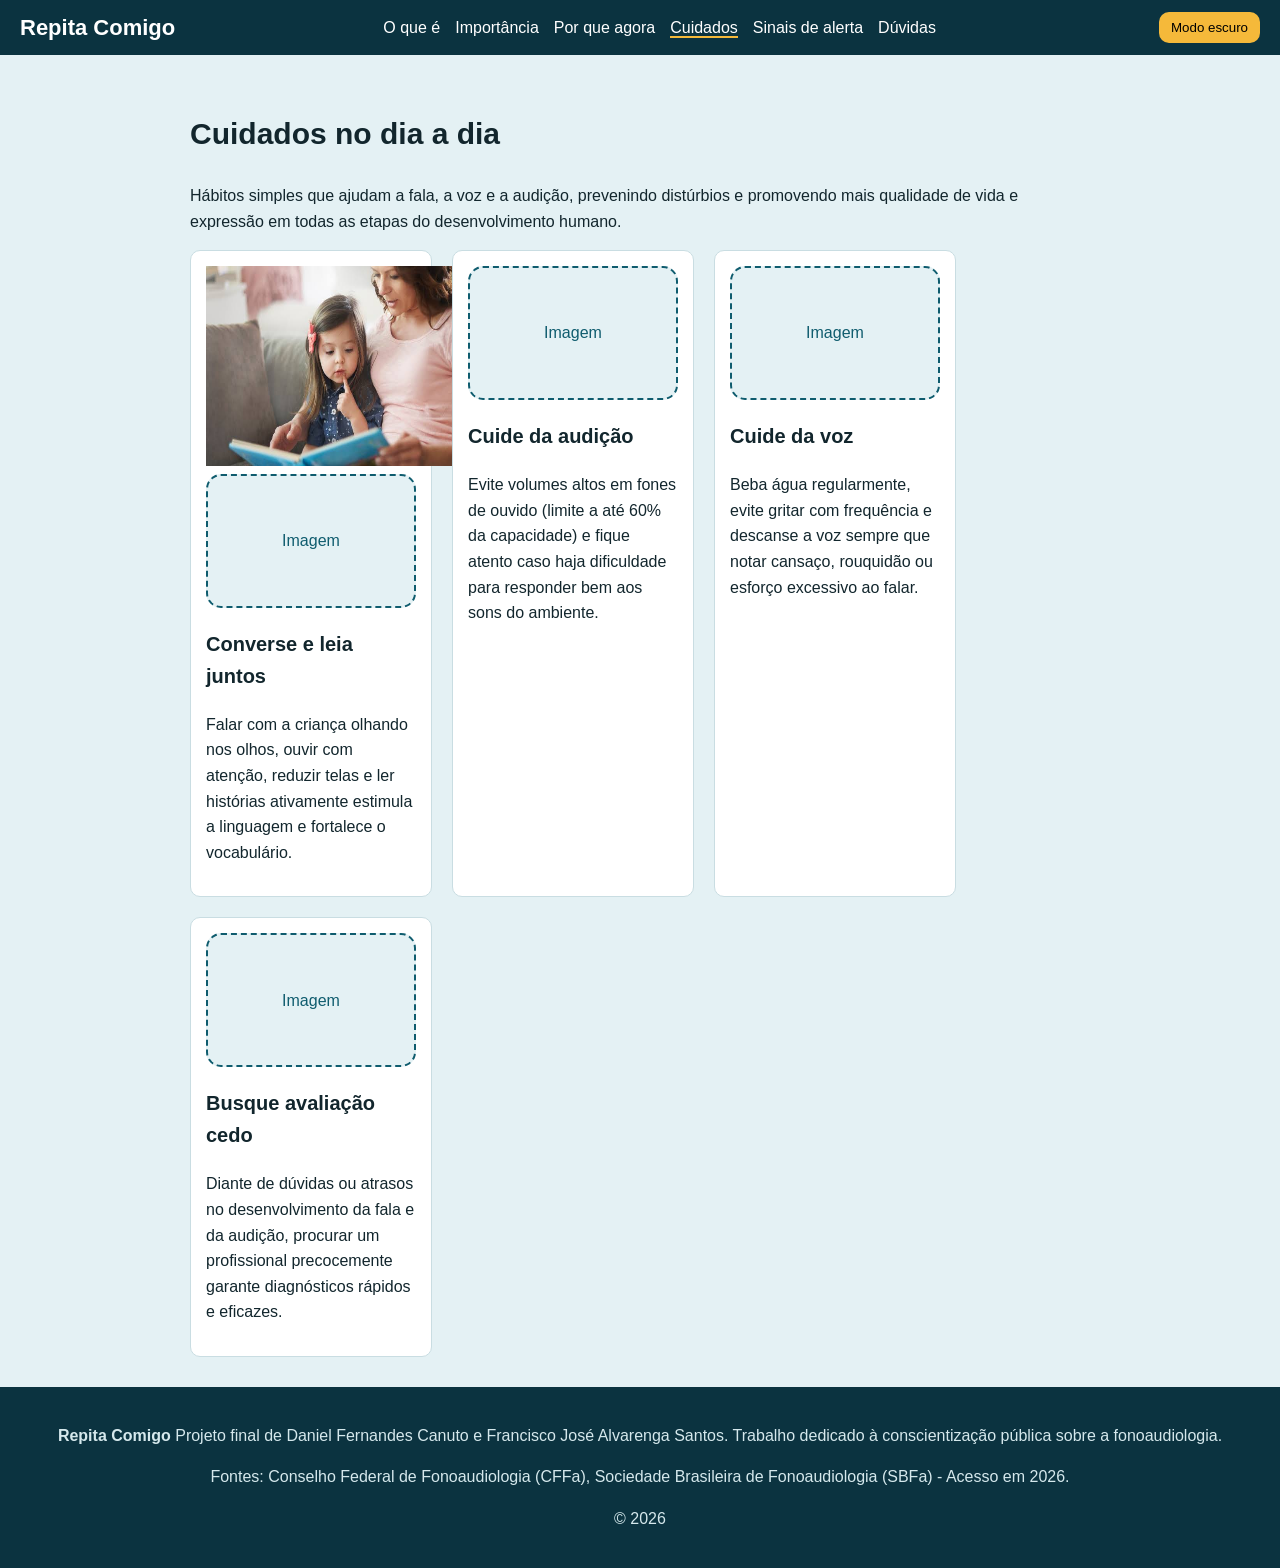
==== HTMLS/cuidados.html @ 2ad69ee1 "add imagem" ====
<!DOCTYPE html>
<html lang="pt-BR">

<head>
  <meta charset="UTF-8">
  <meta name="viewport" content="width=device-width, initial-scale=1">
  <title>Cuidados | Repita Comigo</title>
  <link rel="stylesheet" href="../CSS/style.css">
</head>

<body>

  <header>
    <a class="logo" href="index.html">Repita Comigo</a>
    <nav>
      <ul>
        <li><a href="o-que-e.html">O que é</a></li>
        <li><a href="importancia.html">Importância</a></li>
        <li><a href="por-que-agora.html">Por que agora</a></li>
        <li><a href="cuidados.html" class="atual">Cuidados</a></li>
        <li><a href="sinais.html">Sinais de alerta</a></li>
        <li><a href="duvidas.html">Dúvidas</a></li>
      </ul>
    </nav>
    <button id="botao-tema" onclick="trocarTema()">Modo escuro</button>
  </header>

  <main>
    <section>
      <div class="conteudo">
        <h2>Cuidados no dia a dia</h2>
        <p>Hábitos simples que ajudam a fala, a voz e a audição, prevenindo distúrbios e promovendo mais qualidade de
          vida e expressão em todas as etapas do desenvolvimento humano.</p>
        <div class="cards">
          <div class="cartao">
            <img src="../IMAGENS/images.jpg"  width="300" height="200" alt="Imagem ilustrativa de uma criança lendo um livro com um adulto"> 
            <div class="slot"><span>Imagem</span></div>
            <h3>Converse e leia juntos</h3>
            <p>Falar com a criança olhando nos olhos, ouvir com atenção, reduzir telas e ler histórias ativamente
              estimula a linguagem e fortalece o vocabulário.</p>
          </div>
          <div class="cartao">
            <!-- IMAGEM 2: troque o <span> por <img src="img/cuidado2.jpg" alt="..."> -->
            <div class="slot"><span>Imagem</span></div>
            <h3>Cuide da audição</h3>
            <p>Evite volumes altos em fones de ouvido (limite a até 60% da capacidade) e fique atento caso haja
              dificuldade para responder bem aos sons do ambiente.</p>
          </div>
          <div class="cartao">
            <!-- IMAGEM 3: troque o <span> por <img src="img/cuidado3.jpg" alt="..."> -->
            <div class="slot"><span>Imagem</span></div>
            <h3>Cuide da voz</h3>
            <p>Beba água regularmente, evite gritar com frequência e descanse a voz sempre que notar cansaço, rouquidão
              ou esforço excessivo ao falar.</p>
          </div>
          <div class="cartao">
            <!-- IMAGEM 4: troque o <span> por <img src="img/cuidado4.jpg" alt="..."> -->
            <div class="slot"><span>Imagem</span></div>
            <h3>Busque avaliação cedo</h3>
            <p>Diante de dúvidas ou atrasos no desenvolvimento da fala e da audição, procurar um profissional
              precocemente garante diagnósticos rápidos e eficazes.</p>
          </div>
        </div>

      </div>
    </section>
  </main>

  <footer>
    <p><strong>Repita Comigo</strong> Projeto final de Daniel Fernandes Canuto e Francisco José Alvarenga Santos.
      Trabalho dedicado à conscientização pública sobre a fonoaudiologia.</p>
    <p>Fontes: Conselho Federal de Fonoaudiologia (CFFa), Sociedade Brasileira de Fonoaudiologia (SBFa) - Acesso em
      2026.</p>
    <p>© <span id="ano"></span></p>
  </footer>

  <script src="../JS/script.js"></script>
</body>

</html>
---- CSS/style.css ----
/* ===== Estilo geral ===== */
body {
    font-family: Arial, Verdana, sans-serif;
    margin: 0;
    color: #12262d;
    background-color: #e4f1f4;
    line-height: 1.6;
    min-height: 100vh;
    display: flex;
    flex-direction: column;
}

h1 {
    font-size: 40px;
}

h2 {
    font-size: 30px;
}

h3 {
    font-size: 20px;
}

/* centraliza o conteúdo no meio da tela */
.conteudo {
    max-width: 900px;
    margin: 0 auto;
    padding: 30px 20px;
}

/* ===== Cabeçalho e menu ===== */
header {
    background-color: #0b3340;
    color: white;
    padding: 10px 20px;
    display: flex;
    justify-content: space-between;
    align-items: center;
    flex-wrap: wrap;
}

.logo {
    font-size: 22px;
    font-weight: bold;
}

header a {
    color: white;
    text-decoration: none;
}

nav ul {
    list-style: none;
    margin: 0;
    padding: 0;
    display: flex;
    flex-wrap: wrap;
}

nav li {
    margin-right: 15px;
}

nav a:hover,
nav a.atual {
    border-bottom: 2px solid #f5b93a;
}

#botao-tema {
    background-color: #f5b93a;
    border: none;
    border-radius: 10px;
    padding: 8px 12px;
    cursor: pointer;
}

/* ===== Topo da página inicial ===== */
.topo-pagina {
    background-color: #0b3340;
    color: white;
}

.topo-pagina p {
    font-size: 19px;
}

.botao {
    display: inline-block;
    background-color: #f5b93a;
    color: #12262d;
    font-weight: bold;
    text-decoration: none;
    padding: 12px 24px;
    border-radius: 20px;
}

/* ===== Espaços para imagem ===== */
/* Para usar: apague o <span> e coloque <img src="img/arquivo.jpg" alt="descrição"> dentro do .slot */
.slot {
    display: flex;
    align-items: center;
    justify-content: center;
    text-align: center;
    height: 250px;
    border: 2px dashed #0f5c6e;
    border-radius: 15px;
    background-color: #e4f1f4;
    color: #0f5c6e;
    overflow: hidden;
    margin: 20px 0;
}

.slot span {
    padding: 10px;
}

.slot img {
    width: 100%;
    height: 100%;
    object-fit: cover;
}

.topo-pagina .slot {
    background-color: #124b5b;
    border-color: #f5b93a;
    color: #d5e8ec;
}

/* ===== Seções ===== */
.faixa {
    background-color: #e4f1f4;
}

.alerta {
    background-color: #e4f1f4;
    color: #12262d;
;
}

.destaque {
    border-left: 6px solid #f5b93a;
    padding-left: 15px;
    font-size: 18px;
}

.aviso {
    border: 2px solid #f5b93a;
    border-radius: 10px;
    padding: 15px;
}

.areas {
    list-style: none;
    padding: 0;
}

.areas li {
    display: inline-block;
    background-color: #e4f1f4;
    border: 1px solid #c9dde2;
    border-radius: 20px;
    padding: 5px 14px;
    margin: 0 8px 8px 0;
}

/* ===== Cartões ===== */
.cards {
    display: flex;
    flex-wrap: wrap;
    gap: 20px;
}

.cartao {
    background-color: white;
    border: 1px solid #c9dde2;
    border-radius: 10px;
    padding: 15px;
    width: 210px;
}

.cartao .slot {
    height: 130px;
    margin-top: 0;
}

/* ===== Perguntas frequentes ===== */
.pergunta {
    border-bottom: 1px solid #c9dde2;
}

.pergunta summary {
    font-size: 17px;
    font-weight: bold;
    padding: 15px 0;
    cursor: pointer;
}

.resposta {
    padding: 0 0 10px 0;
    margin: 0;
}

/* ===== Rodapé ===== */
main {
    flex: 1;
}

footer {
    background-color: #0b3340;
    color: #d5e8ec;
    padding: 20px;
    text-align: center;
}

/* ===== Modo escuro (a classe "escuro" é colocada no body pelo JavaScript) ===== */
body.escuro {
    background-color: #12262d;
    color: white;
}

body.escuro .faixa {
    background-color: #0f3d4c;
}

body.escuro .cartao {
    background-color: #12262d;
    border-color: #0f5c6e;
}

body.escuro .slot {
    background-color: #12262d;
    color: white;
}

body.escuro .areas li {
    background-color: #12262d;
    border-color: #0f5c6e;
}
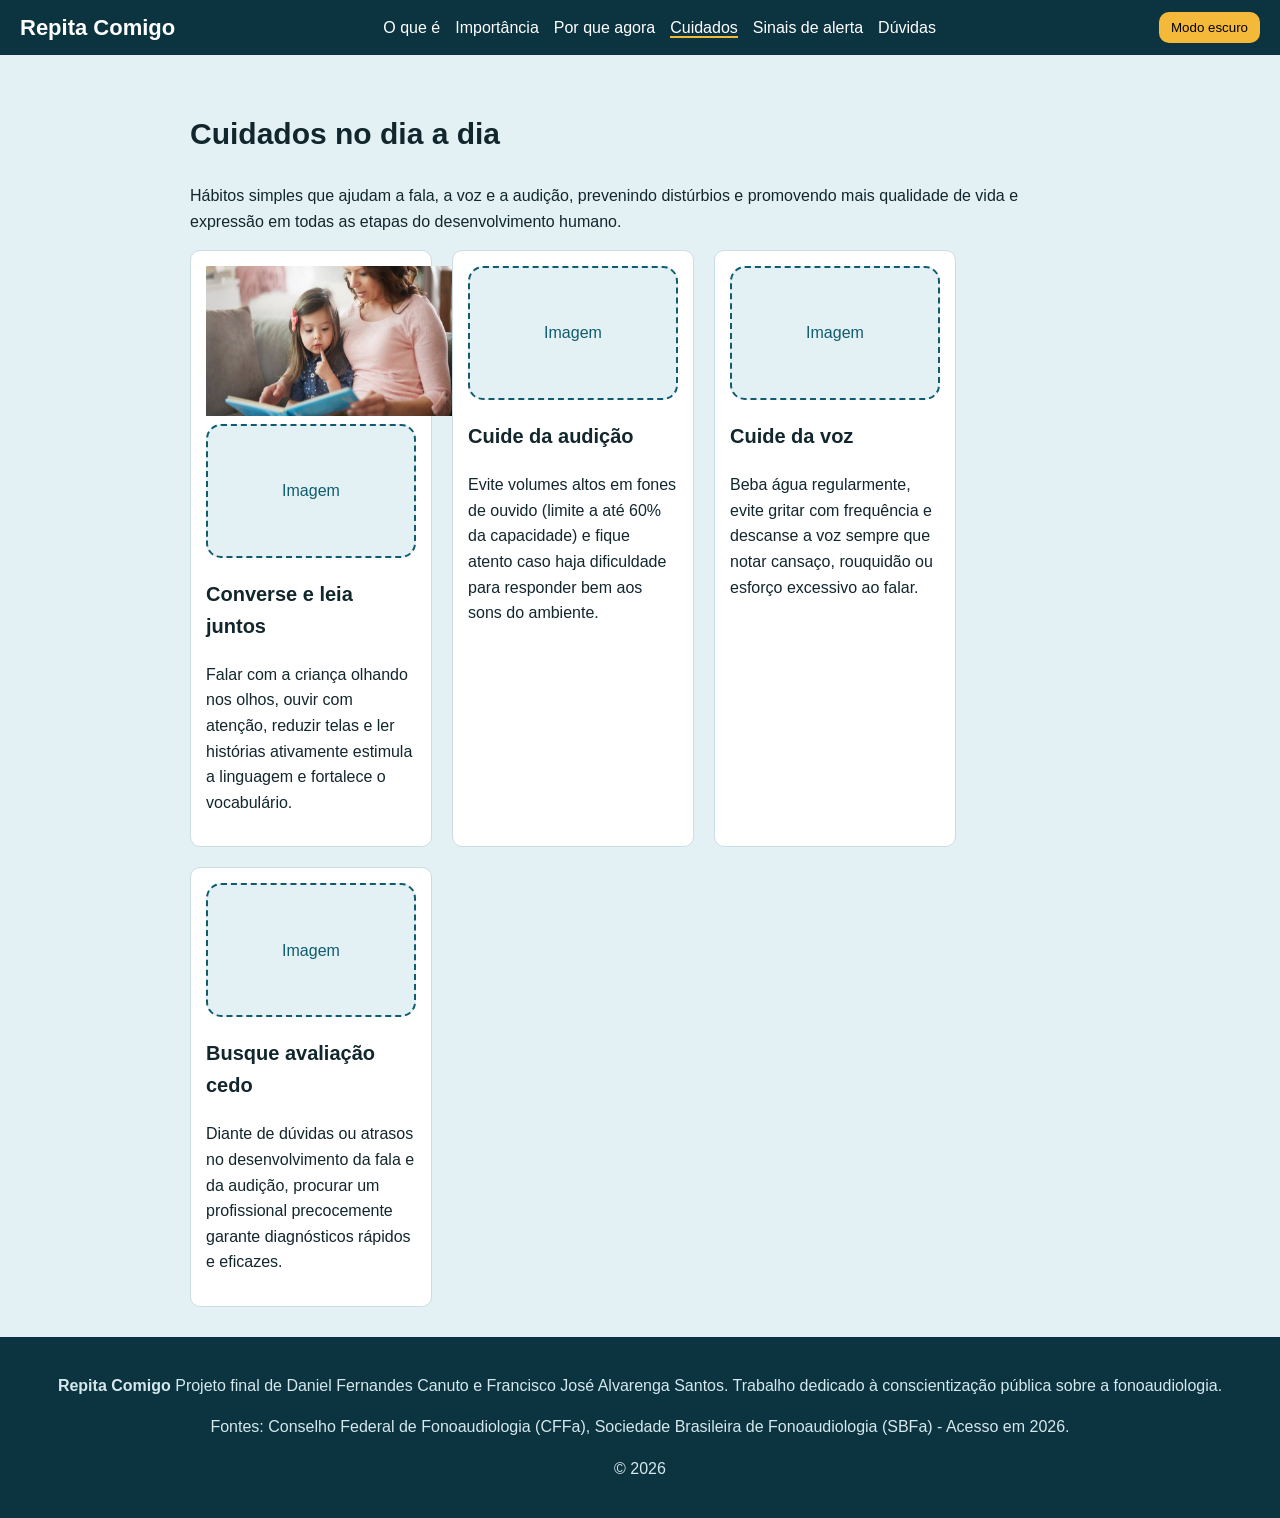
==== commit fa1bb9b2: "add imagem" ====
--- a/HTMLS/cuidados.html
+++ b/HTMLS/cuidados.html
@@ -33,7 +33,7 @@
           vida e expressão em todas as etapas do desenvolvimento humano.</p>
         <div class="cards">
           <div class="cartao">
-            <img src="../IMAGENS/images.jpg"  width="300" height="200" alt="Imagem ilustrativa de uma criança lendo um livro com um adulto"> 
+            <img src="../IMAGENS/images.jpg"  width="250" height="150"  alt="Imagem ilustrativa de uma criança lendo um livro com um adulto"> 
             <div class="slot"><span>Imagem</span></div>
             <h3>Converse e leia juntos</h3>
             <p>Falar com a criança olhando nos olhos, ouvir com atenção, reduzir telas e ler histórias ativamente
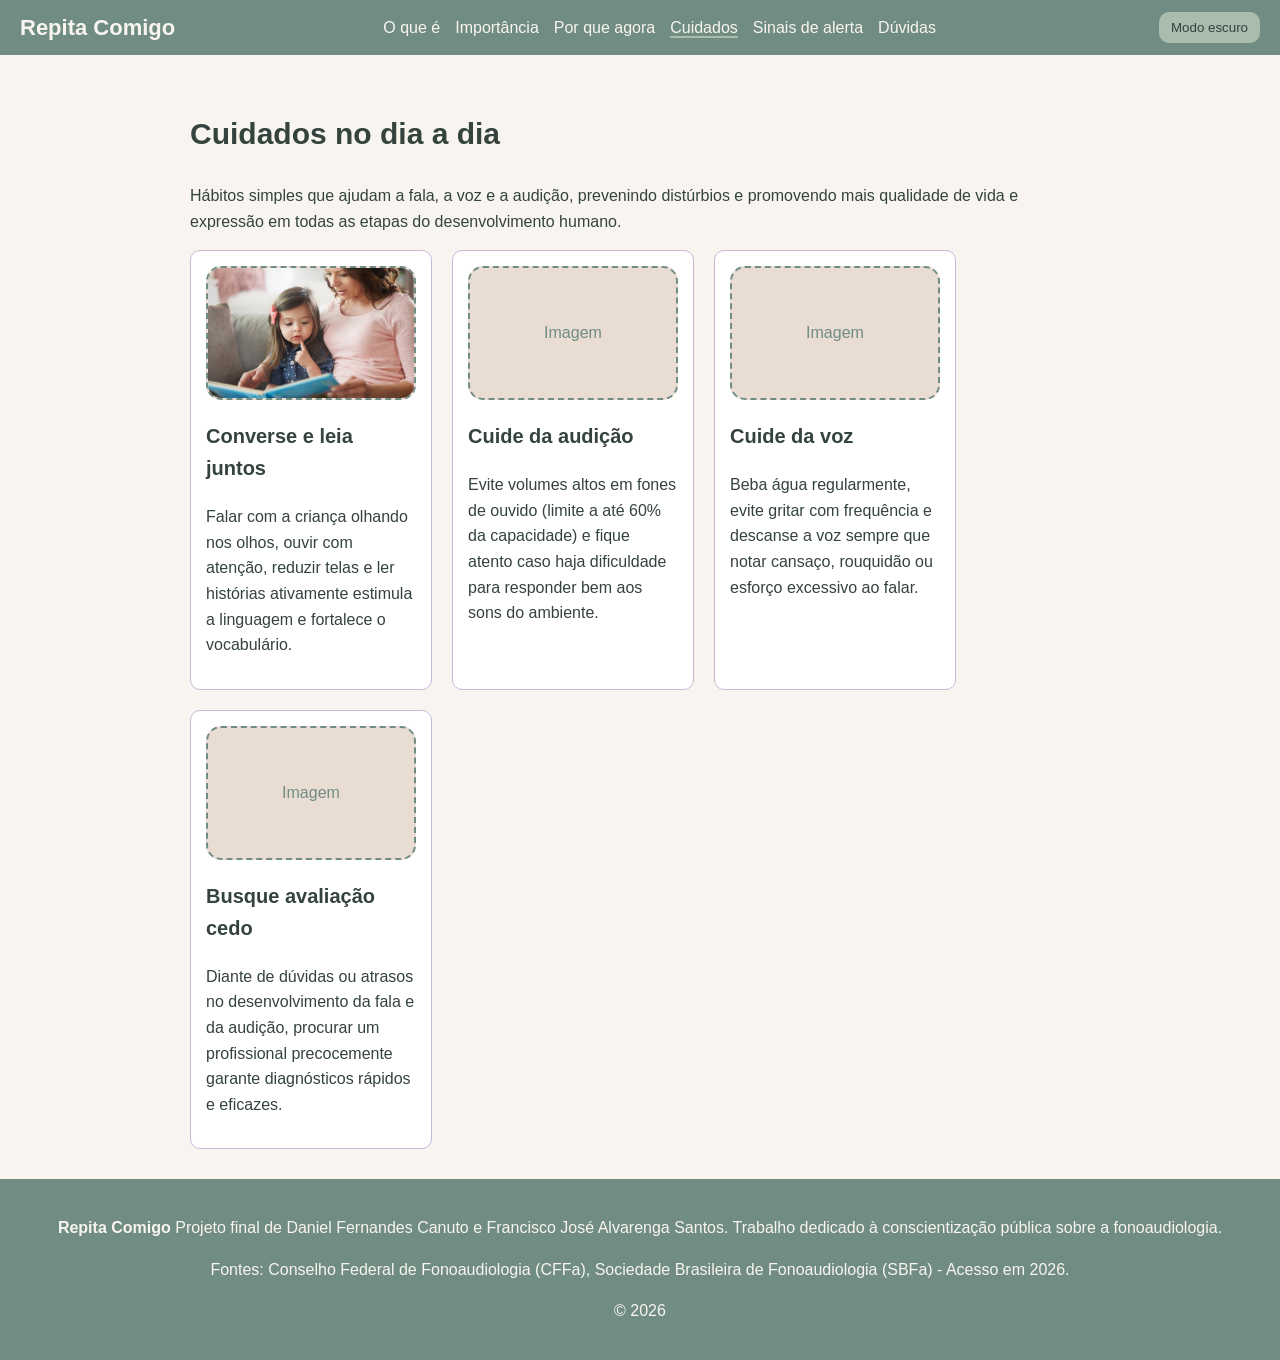
==== commit 0d043855: "Testando adição de imagens" ====
--- a/HTMLS/cuidados.html
+++ b/HTMLS/cuidados.html
@@ -32,9 +32,8 @@
         <p>Hábitos simples que ajudam a fala, a voz e a audição, prevenindo distúrbios e promovendo mais qualidade de
           vida e expressão em todas as etapas do desenvolvimento humano.</p>
         <div class="cards">
-          <div class="cartao">
-            <img src="../IMAGENS/images.jpg"  width="250" height="150"  alt="Imagem ilustrativa de uma criança lendo um livro com um adulto"> 
-            <div class="slot"><span>Imagem</span></div>
+          <div class="cartao"> 
+            <div class="slot"><img src="../IMAGENS/images.jpg"  width="250" height="150"  alt="Imagem ilustrativa de uma criança lendo um livro com um adulto"></div>
             <h3>Converse e leia juntos</h3>
             <p>Falar com a criança olhando nos olhos, ouvir com atenção, reduzir telas e ler histórias ativamente
               estimula a linguagem e fortalece o vocabulário.</p>
--- a/CSS/style.css
+++ b/CSS/style.css
@@ -2,8 +2,8 @@
 body {
     font-family: Arial, Verdana, sans-serif;
     margin: 0;
-    color: #12262d;
-    background-color: #e4f1f4;
+    color: #34433d;
+    background-color: #f8f5f0;
     line-height: 1.6;
     min-height: 100vh;
     display: flex;
@@ -31,8 +31,8 @@
 
 /* ===== Cabeçalho e menu ===== */
 header {
-    background-color: #0b3340;
-    color: white;
+    background-color: #718c83;
+    color: #f8f5f0;
     padding: 10px 20px;
     display: flex;
     justify-content: space-between;
@@ -46,7 +46,7 @@
 }
 
 header a {
-    color: white;
+    color: #f8f5f0;
     text-decoration: none;
 }
 
@@ -64,11 +64,12 @@
 
 nav a:hover,
 nav a.atual {
-    border-bottom: 2px solid #f5b93a;
+    border-bottom: 2px solid #a9bdaf;
 }
 
 #botao-tema {
-    background-color: #f5b93a;
+    background-color: #a9bdaf;
+    color: #34433d;
     border: none;
     border-radius: 10px;
     padding: 8px 12px;
@@ -77,8 +78,8 @@
 
 /* ===== Topo da página inicial ===== */
 .topo-pagina {
-    background-color: #0b3340;
-    color: white;
+    background-color: #718c83;
+    color: #f8f5f0;
 }
 
 .topo-pagina p {
@@ -87,8 +88,8 @@
 
 .botao {
     display: inline-block;
-    background-color: #f5b93a;
-    color: #12262d;
+    background-color: #a9bdaf;
+    color: #34433d;
     font-weight: bold;
     text-decoration: none;
     padding: 12px 24px;
@@ -103,10 +104,10 @@
     justify-content: center;
     text-align: center;
     height: 250px;
-    border: 2px dashed #0f5c6e;
+    border: 2px dashed #718c83;
     border-radius: 15px;
-    background-color: #e4f1f4;
-    color: #0f5c6e;
+    background-color: #e8dcd3;
+    color: #718c83;
     overflow: hidden;
     margin: 20px 0;
 }
@@ -122,30 +123,29 @@
 }
 
 .topo-pagina .slot {
-    background-color: #124b5b;
-    border-color: #f5b93a;
-    color: #d5e8ec;
+    background-color: #718c83;
+    border-color: #a9bdaf;
+    color: #f8f5f0;
 }
 
 /* ===== Seções ===== */
 .faixa {
-    background-color: #e4f1f4;
+    background-color: #e8dcd3;
 }
 
 .alerta {
-    background-color: #e4f1f4;
-    color: #12262d;
-;
+    background-color: #718c83;
+    color: #f8f5f0;
 }
 
 .destaque {
-    border-left: 6px solid #f5b93a;
+    border-left: 6px solid #a9bdaf;
     padding-left: 15px;
     font-size: 18px;
 }
 
 .aviso {
-    border: 2px solid #f5b93a;
+    border: 2px solid #a9bdaf;
     border-radius: 10px;
     padding: 15px;
 }
@@ -157,8 +157,8 @@
 
 .areas li {
     display: inline-block;
-    background-color: #e4f1f4;
-    border: 1px solid #c9dde2;
+    background-color: #e8dcd3;
+    border: 1px solid #c8b8d9;
     border-radius: 20px;
     padding: 5px 14px;
     margin: 0 8px 8px 0;
@@ -172,8 +172,8 @@
 }
 
 .cartao {
-    background-color: white;
-    border: 1px solid #c9dde2;
+    background-color: #ffffff;
+    border: 1px solid #c8b8d9;
     border-radius: 10px;
     padding: 15px;
     width: 210px;
@@ -186,7 +186,7 @@
 
 /* ===== Perguntas frequentes ===== */
 .pergunta {
-    border-bottom: 1px solid #c9dde2;
+    border-bottom: 1px solid #c8b8d9;
 }
 
 .pergunta summary {
@@ -207,33 +207,33 @@
 }
 
 footer {
-    background-color: #0b3340;
-    color: #d5e8ec;
+    background-color: #718c83;
+    color: #f8f5f0;
     padding: 20px;
     text-align: center;
 }
 
 /* ===== Modo escuro (a classe "escuro" é colocada no body pelo JavaScript) ===== */
 body.escuro {
-    background-color: #12262d;
-    color: white;
+    background-color: #202b27;
+    color: #f2f0eb;
 }
 
 body.escuro .faixa {
-    background-color: #0f3d4c;
+    background-color: #303e37;
 }
 
 body.escuro .cartao {
-    background-color: #12262d;
-    border-color: #0f5c6e;
+    background-color: #35473e;
+    border-color: #718c83;
 }
 
 body.escuro .slot {
-    background-color: #12262d;
-    color: white;
+    background-color: #35473e;
+    color: #f8f5f0;
 }
 
 body.escuro .areas li {
-    background-color: #12262d;
-    border-color: #0f5c6e;
-}
+    background-color: #35473e;
+    border-color: #718c83;
+}
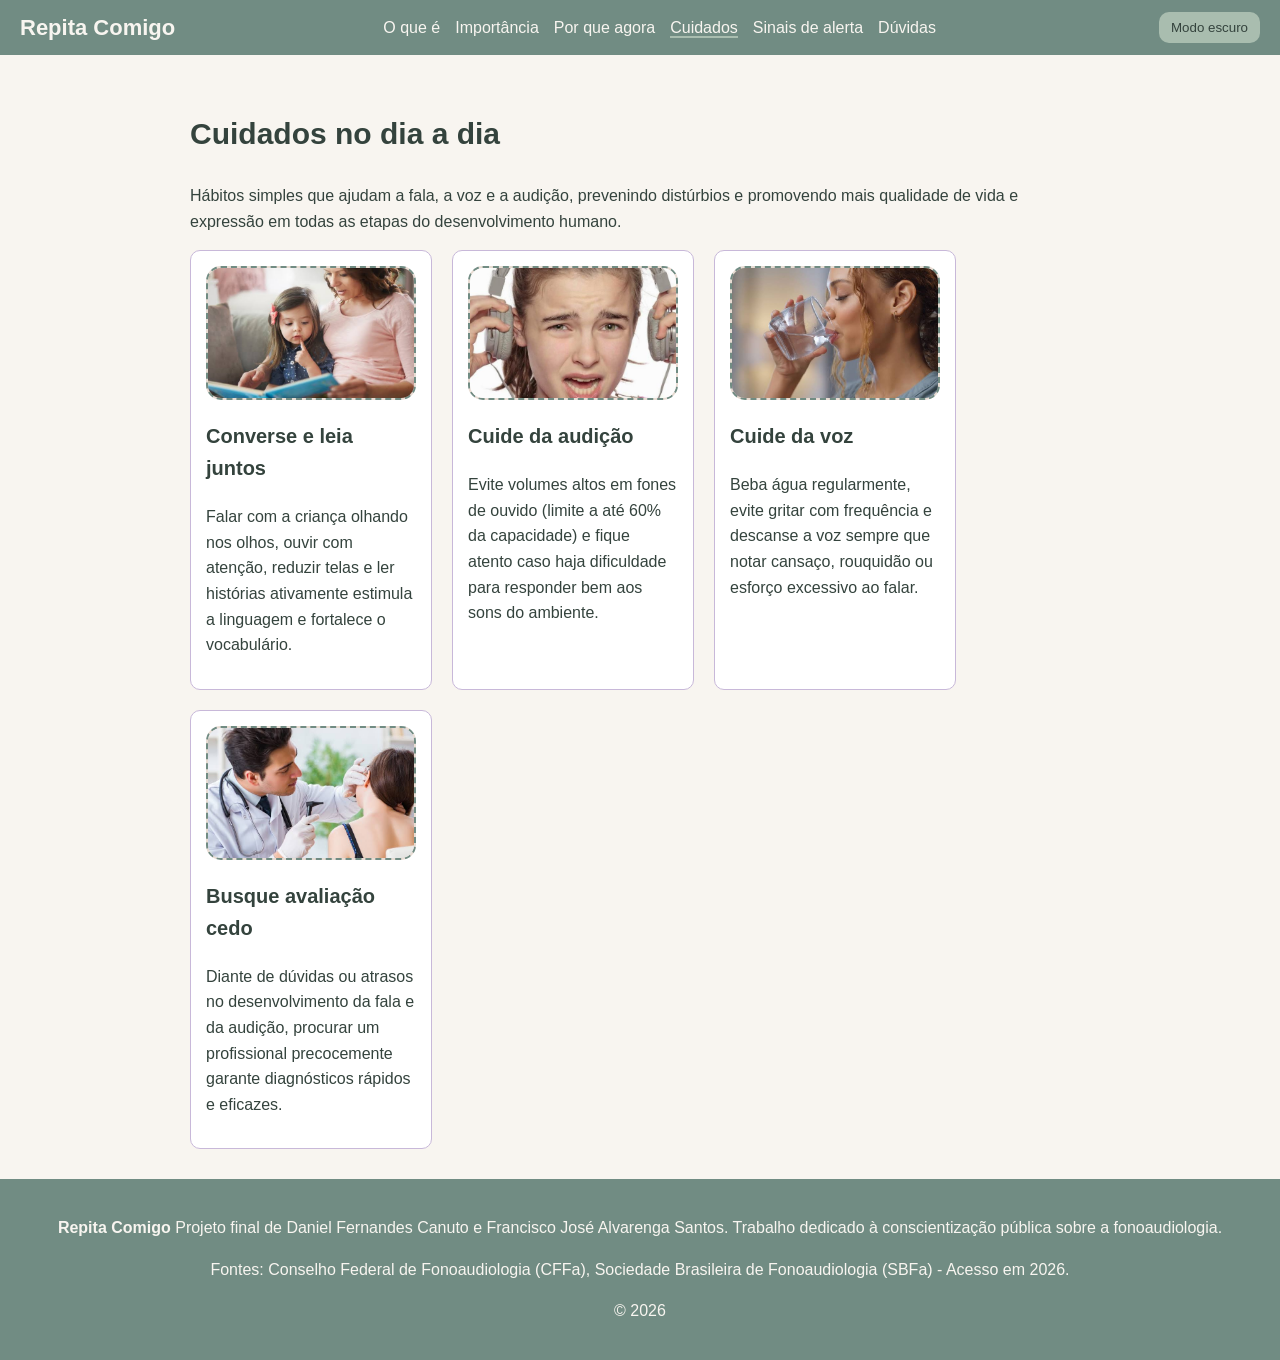
==== commit a61d8e0e: "add imagens e atualiza htmls" ====
--- a/HTMLS/cuidados.html
+++ b/HTMLS/cuidados.html
@@ -32,29 +32,33 @@
         <p>Hábitos simples que ajudam a fala, a voz e a audição, prevenindo distúrbios e promovendo mais qualidade de
           vida e expressão em todas as etapas do desenvolvimento humano.</p>
         <div class="cards">
-          <div class="cartao"> 
-            <div class="slot"><img src="../IMAGENS/images.jpg"  width="250" height="150"  alt="Imagem ilustrativa de uma criança lendo um livro com um adulto"></div>
+          <div class="cartao">
+            <div class="slot"><img src="../IMAGENS/images.jpg" width="250" height="150"
+                alt="Imagem ilustrativa de uma criança lendo um livro com um adulto"></div>
             <h3>Converse e leia juntos</h3>
             <p>Falar com a criança olhando nos olhos, ouvir com atenção, reduzir telas e ler histórias ativamente
               estimula a linguagem e fortalece o vocabulário.</p>
           </div>
           <div class="cartao">
             <!-- IMAGEM 2: troque o <span> por <img src="img/cuidado2.jpg" alt="..."> -->
-            <div class="slot"><span>Imagem</span></div>
+            <div class="slot"><img src="../IMAGENS/fones.jpg" width="250" height="150"
+                alt="Imagem pessoa com dor ao ouvir musica"></div>
             <h3>Cuide da audição</h3>
             <p>Evite volumes altos em fones de ouvido (limite a até 60% da capacidade) e fique atento caso haja
               dificuldade para responder bem aos sons do ambiente.</p>
           </div>
           <div class="cartao">
             <!-- IMAGEM 3: troque o <span> por <img src="img/cuidado3.jpg" alt="..."> -->
-            <div class="slot"><span>Imagem</span></div>
+            <div class="slot"><img src="../IMAGENS/agua.jpg" width="250" height="150" alt="Imagem de pessoa falando">
+            </div>
             <h3>Cuide da voz</h3>
             <p>Beba água regularmente, evite gritar com frequência e descanse a voz sempre que notar cansaço, rouquidão
               ou esforço excessivo ao falar.</p>
           </div>
           <div class="cartao">
             <!-- IMAGEM 4: troque o <span> por <img src="img/cuidado4.jpg" alt="..."> -->
-            <div class="slot"><span>Imagem</span></div>
+            <div class="slot"><img src="../IMAGENS/fono.jpg" width="250" height="150"
+                alt="Imagem de avaliação fonoaudiológica"></div>
             <h3>Busque avaliação cedo</h3>
             <p>Diante de dúvidas ou atrasos no desenvolvimento da fala e da audição, procurar um profissional
               precocemente garante diagnósticos rápidos e eficazes.</p>
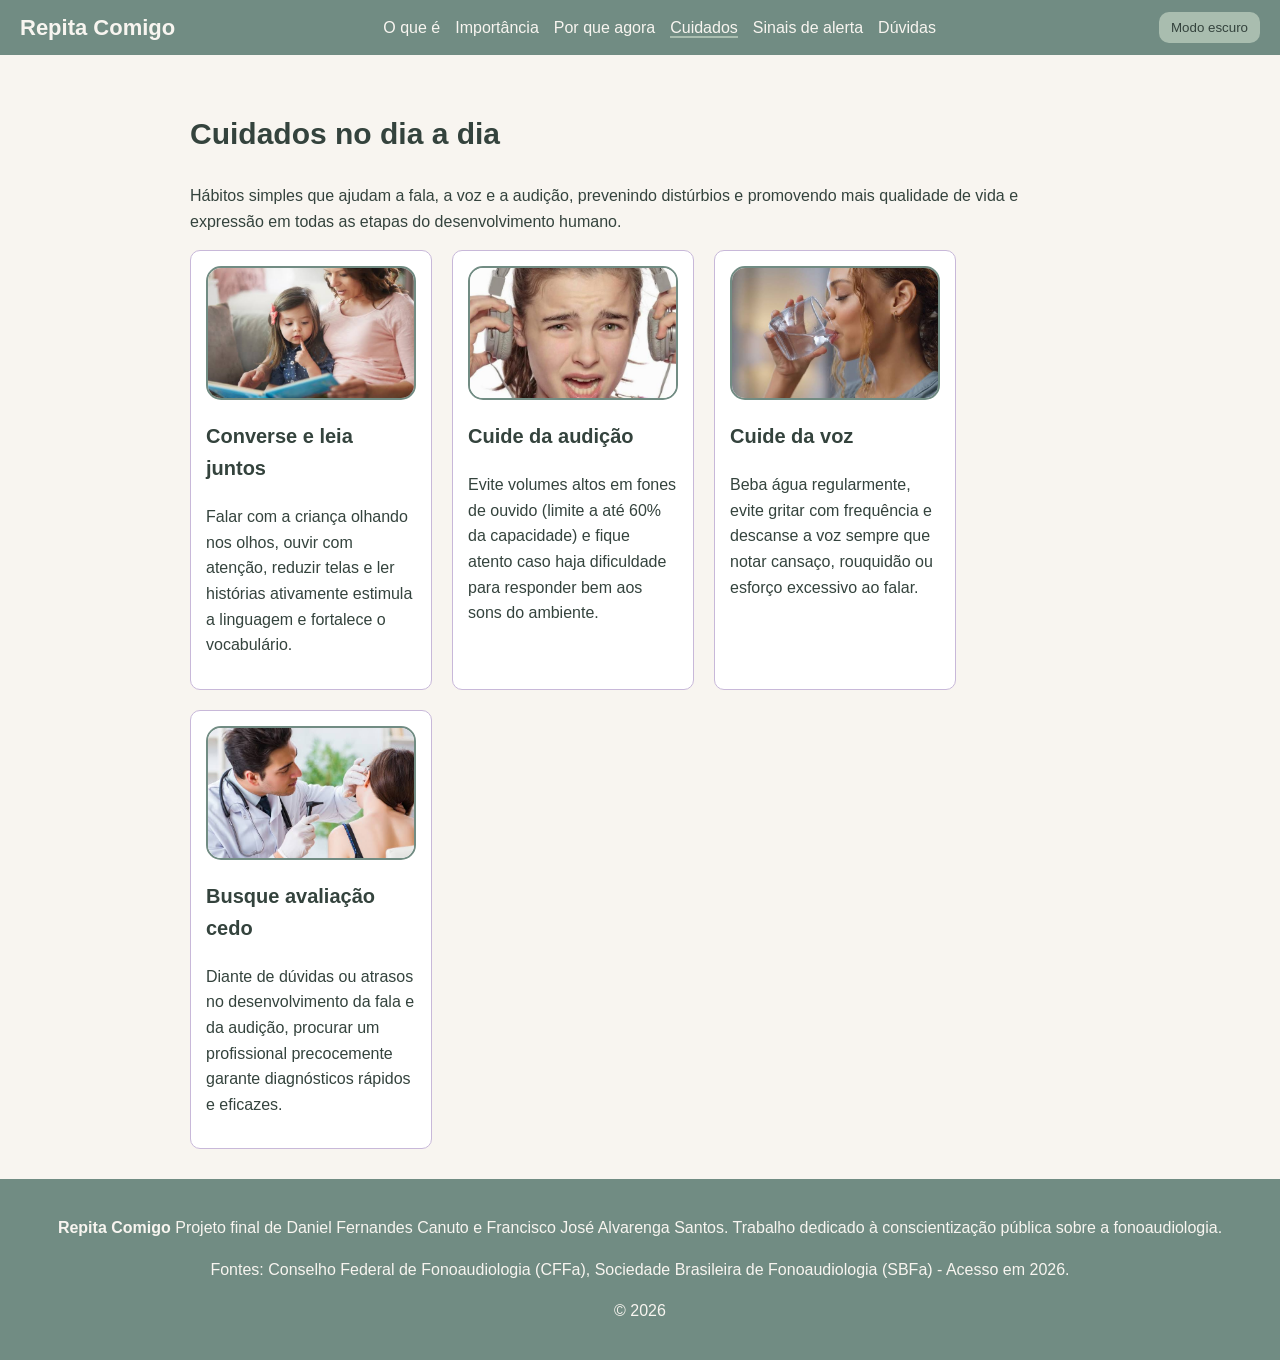
==== commit 6f7b092b: "Atualização das linkagens de página no novo menu" ====
--- a/HTMLS/cuidados.html
+++ b/HTMLS/cuidados.html
@@ -11,7 +11,7 @@
 <body>
 
   <header>
-    <a class="logo" href="index.html">Repita Comigo</a>
+    <a class="logo" href="menu.html">Repita Comigo</a>
     <nav>
       <ul>
         <li><a href="o-que-e.html">O que é</a></li>
--- a/CSS/style.css
+++ b/CSS/style.css
@@ -104,7 +104,7 @@
     justify-content: center;
     text-align: center;
     height: 250px;
-    border: 2px dashed #718c83;
+    border: 2px solid #718c83;
     border-radius: 15px;
     background-color: #e8dcd3;
     color: #718c83;
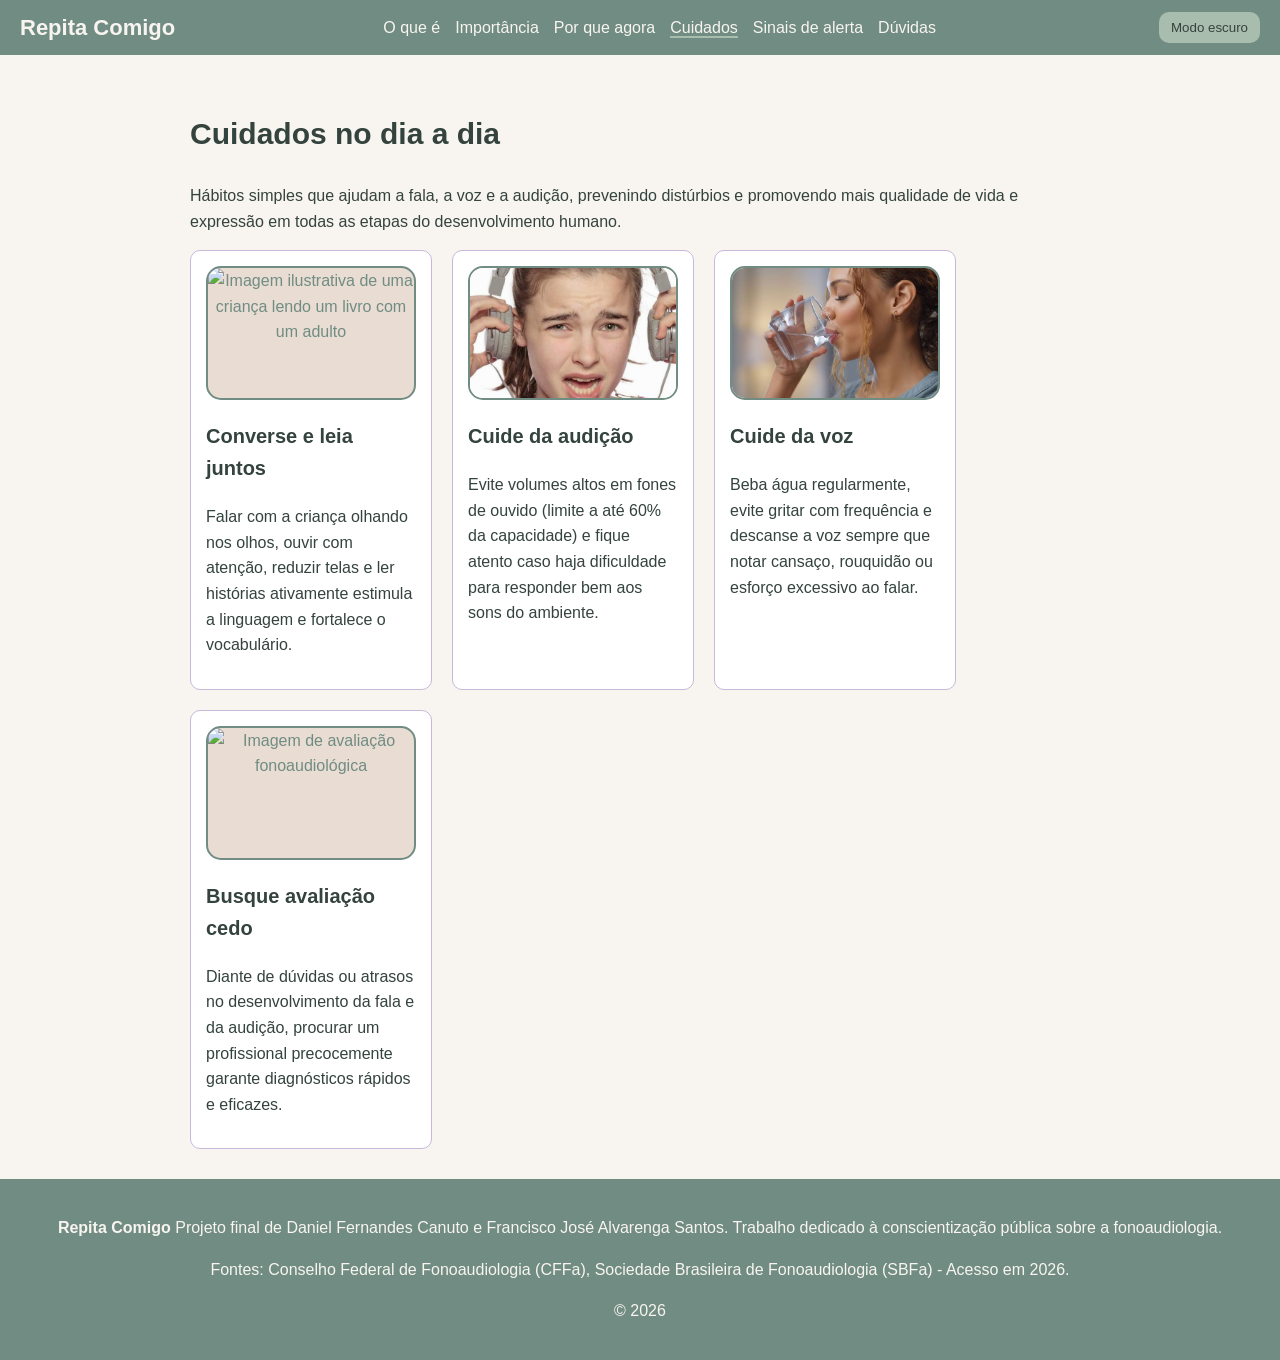
==== commit 3f523961: "Mini reparos no html e correções de scr das imagens" ====
--- a/HTMLS/cuidados.html
+++ b/HTMLS/cuidados.html
@@ -33,31 +33,28 @@
           vida e expressão em todas as etapas do desenvolvimento humano.</p>
         <div class="cards">
           <div class="cartao">
-            <div class="slot"><img src="../IMAGENS/images.jpg" width="250" height="150"
+            <div class="slot"><img src="../IMAGENS/images_cuidados.jpg" width="250" height="150"
                 alt="Imagem ilustrativa de uma criança lendo um livro com um adulto"></div>
             <h3>Converse e leia juntos</h3>
             <p>Falar com a criança olhando nos olhos, ouvir com atenção, reduzir telas e ler histórias ativamente
               estimula a linguagem e fortalece o vocabulário.</p>
           </div>
           <div class="cartao">
-            <!-- IMAGEM 2: troque o <span> por <img src="img/cuidado2.jpg" alt="..."> -->
-            <div class="slot"><img src="../IMAGENS/fones.jpg" width="250" height="150"
+            <div class="slot"><img src="../IMAGENS/fones_cuidados.jpg" width="250" height="150"
                 alt="Imagem pessoa com dor ao ouvir musica"></div>
             <h3>Cuide da audição</h3>
             <p>Evite volumes altos em fones de ouvido (limite a até 60% da capacidade) e fique atento caso haja
               dificuldade para responder bem aos sons do ambiente.</p>
           </div>
           <div class="cartao">
-            <!-- IMAGEM 3: troque o <span> por <img src="img/cuidado3.jpg" alt="..."> -->
-            <div class="slot"><img src="../IMAGENS/agua.jpg" width="250" height="150" alt="Imagem de pessoa falando">
+            <div class="slot"><img src="../IMAGENS/agua_cuidados.jpg" width="250" height="150" alt="Imagem de pessoa falando">
             </div>
             <h3>Cuide da voz</h3>
             <p>Beba água regularmente, evite gritar com frequência e descanse a voz sempre que notar cansaço, rouquidão
               ou esforço excessivo ao falar.</p>
           </div>
           <div class="cartao">
-            <!-- IMAGEM 4: troque o <span> por <img src="img/cuidado4.jpg" alt="..."> -->
-            <div class="slot"><img src="../IMAGENS/fono.jpg" width="250" height="150"
+            <div class="slot"><img src="../IMAGENS/fono-cuidados.jpg" width="250" height="150"
                 alt="Imagem de avaliação fonoaudiológica"></div>
             <h3>Busque avaliação cedo</h3>
             <p>Diante de dúvidas ou atrasos no desenvolvimento da fala e da audição, procurar um profissional
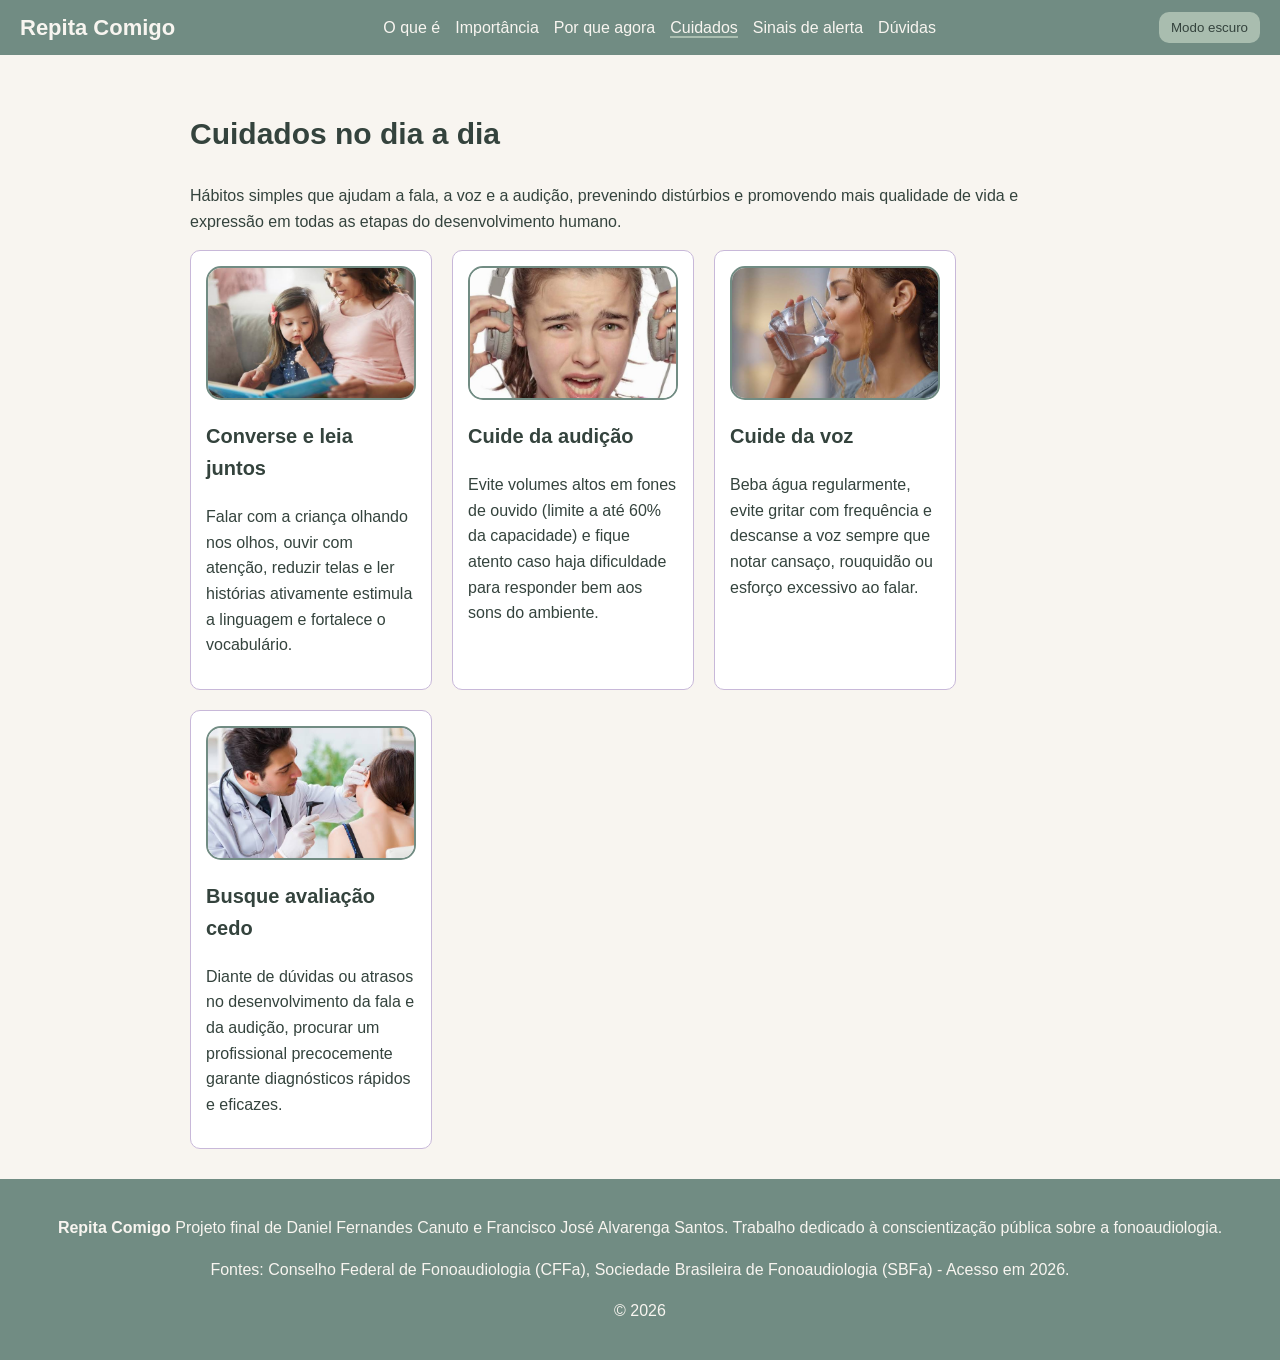
==== commit 8b485882: "Correção de imagens e formatação geral dos códigos htmls" ====
--- a/HTMLS/cuidados.html
+++ b/HTMLS/cuidados.html
@@ -1,80 +1,112 @@
-<!DOCTYPE html>
+<!doctype html>
 <html lang="pt-BR">
+  <head>
+    <meta charset="UTF-8" />
+    <meta name="viewport" content="width=device-width, initial-scale=1" />
+    <title>Cuidados | Repita Comigo</title>
+    <link rel="stylesheet" href="../CSS/style.css" />
+  </head>
 
-<head>
-  <meta charset="UTF-8">
-  <meta name="viewport" content="width=device-width, initial-scale=1">
-  <title>Cuidados | Repita Comigo</title>
-  <link rel="stylesheet" href="../CSS/style.css">
-</head>
+  <body>
+    <header>
+      <a class="logo" href="menu.html">Repita Comigo</a>
+      <nav>
+        <ul>
+          <li><a href="o-que-e.html">O que é</a></li>
+          <li><a href="importancia.html">Importância</a></li>
+          <li><a href="por-que-agora.html">Por que agora</a></li>
+          <li><a href="cuidados.html" class="atual">Cuidados</a></li>
+          <li><a href="sinais.html">Sinais de alerta</a></li>
+          <li><a href="duvidas.html">Dúvidas</a></li>
+        </ul>
+      </nav>
+      <button id="botao-tema" onclick="trocarTema()">Modo escuro</button>
+    </header>
 
-<body>
-
-  <header>
-    <a class="logo" href="menu.html">Repita Comigo</a>
-    <nav>
-      <ul>
-        <li><a href="o-que-e.html">O que é</a></li>
-        <li><a href="importancia.html">Importância</a></li>
-        <li><a href="por-que-agora.html">Por que agora</a></li>
-        <li><a href="cuidados.html" class="atual">Cuidados</a></li>
-        <li><a href="sinais.html">Sinais de alerta</a></li>
-        <li><a href="duvidas.html">Dúvidas</a></li>
-      </ul>
-    </nav>
-    <button id="botao-tema" onclick="trocarTema()">Modo escuro</button>
-  </header>
-
-  <main>
-    <section>
-      <div class="conteudo">
-        <h2>Cuidados no dia a dia</h2>
-        <p>Hábitos simples que ajudam a fala, a voz e a audição, prevenindo distúrbios e promovendo mais qualidade de
-          vida e expressão em todas as etapas do desenvolvimento humano.</p>
-        <div class="cards">
-          <div class="cartao">
-            <div class="slot"><img src="../IMAGENS/images_cuidados.jpg" width="250" height="150"
-                alt="Imagem ilustrativa de uma criança lendo um livro com um adulto"></div>
-            <h3>Converse e leia juntos</h3>
-            <p>Falar com a criança olhando nos olhos, ouvir com atenção, reduzir telas e ler histórias ativamente
-              estimula a linguagem e fortalece o vocabulário.</p>
-          </div>
-          <div class="cartao">
-            <div class="slot"><img src="../IMAGENS/fones_cuidados.jpg" width="250" height="150"
-                alt="Imagem pessoa com dor ao ouvir musica"></div>
-            <h3>Cuide da audição</h3>
-            <p>Evite volumes altos em fones de ouvido (limite a até 60% da capacidade) e fique atento caso haja
-              dificuldade para responder bem aos sons do ambiente.</p>
-          </div>
-          <div class="cartao">
-            <div class="slot"><img src="../IMAGENS/agua_cuidados.jpg" width="250" height="150" alt="Imagem de pessoa falando">
+    <main>
+      <section>
+        <div class="conteudo">
+          <h2>Cuidados no dia a dia</h2>
+          <p>
+            Hábitos simples que ajudam a fala, a voz e a audição, prevenindo
+            distúrbios e promovendo mais qualidade de vida e expressão em todas
+            as etapas do desenvolvimento humano.
+          </p>
+          <div class="cards">
+            <div class="cartao">
+              <div class="slot">
+                <img
+                  src="../IMAGENS/leitura_cuidados.jpg"
+                  alt="Imagem ilustrativa de uma criança lendo um livro com um adulto"
+                />
+              </div>
+              <h3>Converse e leia juntos</h3>
+              <p>
+                Falar com a criança olhando nos olhos, ouvir com atenção,
+                reduzir telas e ler histórias ativamente estimula a linguagem e
+                fortalece o vocabulário.
+              </p>
             </div>
-            <h3>Cuide da voz</h3>
-            <p>Beba água regularmente, evite gritar com frequência e descanse a voz sempre que notar cansaço, rouquidão
-              ou esforço excessivo ao falar.</p>
-          </div>
-          <div class="cartao">
-            <div class="slot"><img src="../IMAGENS/fono-cuidados.jpg" width="250" height="150"
-                alt="Imagem de avaliação fonoaudiológica"></div>
-            <h3>Busque avaliação cedo</h3>
-            <p>Diante de dúvidas ou atrasos no desenvolvimento da fala e da audição, procurar um profissional
-              precocemente garante diagnósticos rápidos e eficazes.</p>
+            <div class="cartao">
+              <div class="slot">
+                <img
+                  src="../IMAGENS/fones_cuidados.jpg"
+                  alt="Imagem pessoa com dor ao ouvir musica"
+                />
+              </div>
+              <h3>Cuide da audição</h3>
+              <p>
+                Evite volumes altos em fones de ouvido (limite a até 60% da
+                capacidade) e fique atento caso haja dificuldade para responder
+                bem aos sons do ambiente.
+              </p>
+            </div>
+            <div class="cartao">
+              <div class="slot">
+                <img
+                  src="../IMAGENS/agua_cuidados.jpg"
+                  alt="Imagem de pessoa bebendo água"
+                />
+              </div>
+              <h3>Cuide da voz</h3>
+              <p>
+                Beba água regularmente, evite gritar com frequência e descanse a
+                voz sempre que notar cansaço, rouquidão ou esforço excessivo ao
+                falar.
+              </p>
+            </div>
+            <div class="cartao">
+              <div class="slot">
+                <img
+                  src="../IMAGENS/fono_cuidados.jpg"
+                  alt="Imagem de avaliação fonoaudiológica"
+                />
+              </div>
+              <h3>Busque avaliação cedo</h3>
+              <p>
+                Diante de dúvidas ou atrasos no desenvolvimento da fala e da
+                audição, procurar um profissional precocemente garante
+                diagnósticos rápidos e eficazes.
+              </p>
+            </div>
           </div>
         </div>
+      </section>
+    </main>
 
-      </div>
-    </section>
-  </main>
+    <footer>
+      <p>
+        <strong>Repita Comigo</strong> Projeto final de Daniel Fernandes Canuto
+        e Francisco José Alvarenga Santos. Trabalho dedicado à conscientização
+        pública sobre a fonoaudiologia.
+      </p>
+      <p>
+        Fontes: Conselho Federal de Fonoaudiologia (CFFa), Sociedade Brasileira
+        de Fonoaudiologia (SBFa) - Acesso em 2026.
+      </p>
+      <p>© <span id="ano"></span></p>
+    </footer>
 
-  <footer>
-    <p><strong>Repita Comigo</strong> Projeto final de Daniel Fernandes Canuto e Francisco José Alvarenga Santos.
-      Trabalho dedicado à conscientização pública sobre a fonoaudiologia.</p>
-    <p>Fontes: Conselho Federal de Fonoaudiologia (CFFa), Sociedade Brasileira de Fonoaudiologia (SBFa) - Acesso em
-      2026.</p>
-    <p>© <span id="ano"></span></p>
-  </footer>
-
-  <script src="../JS/script.js"></script>
-</body>
-
-</html>+    <script src="../JS/script.js"></script>
+  </body>
+</html>
